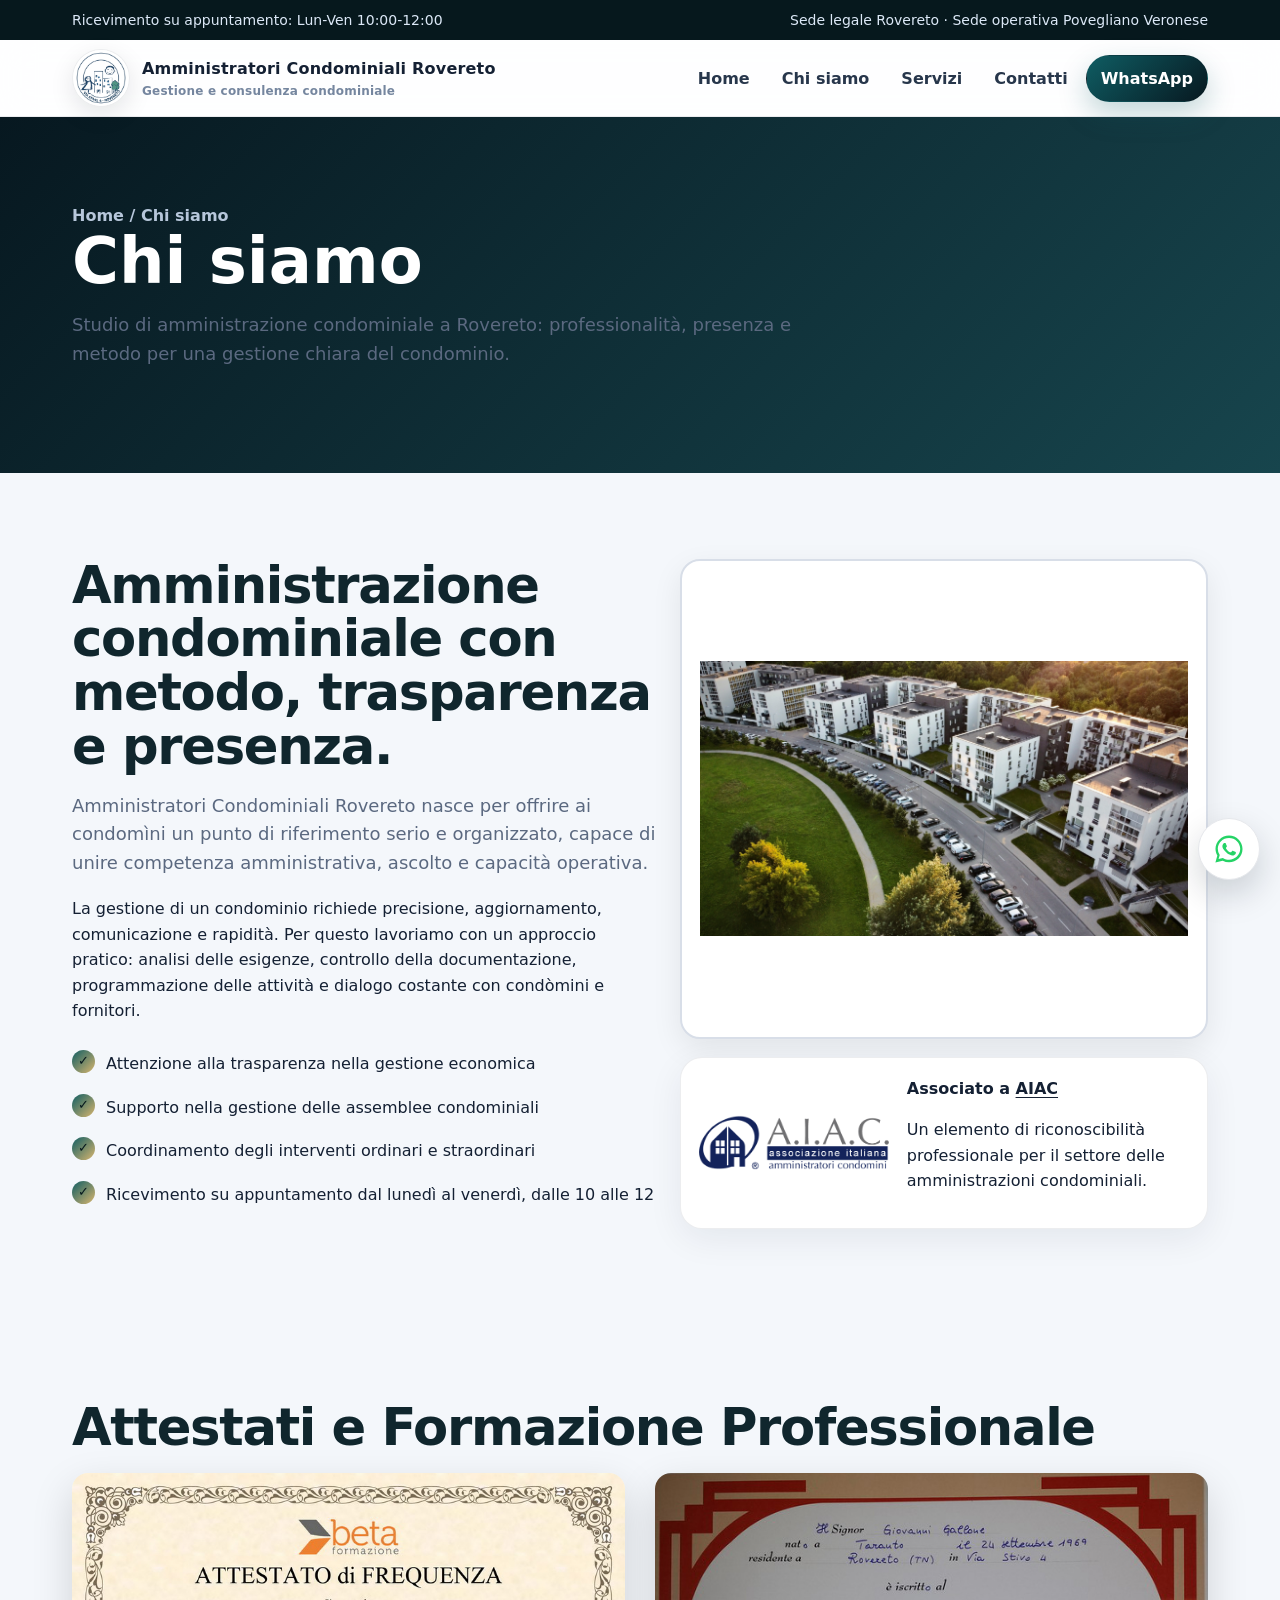
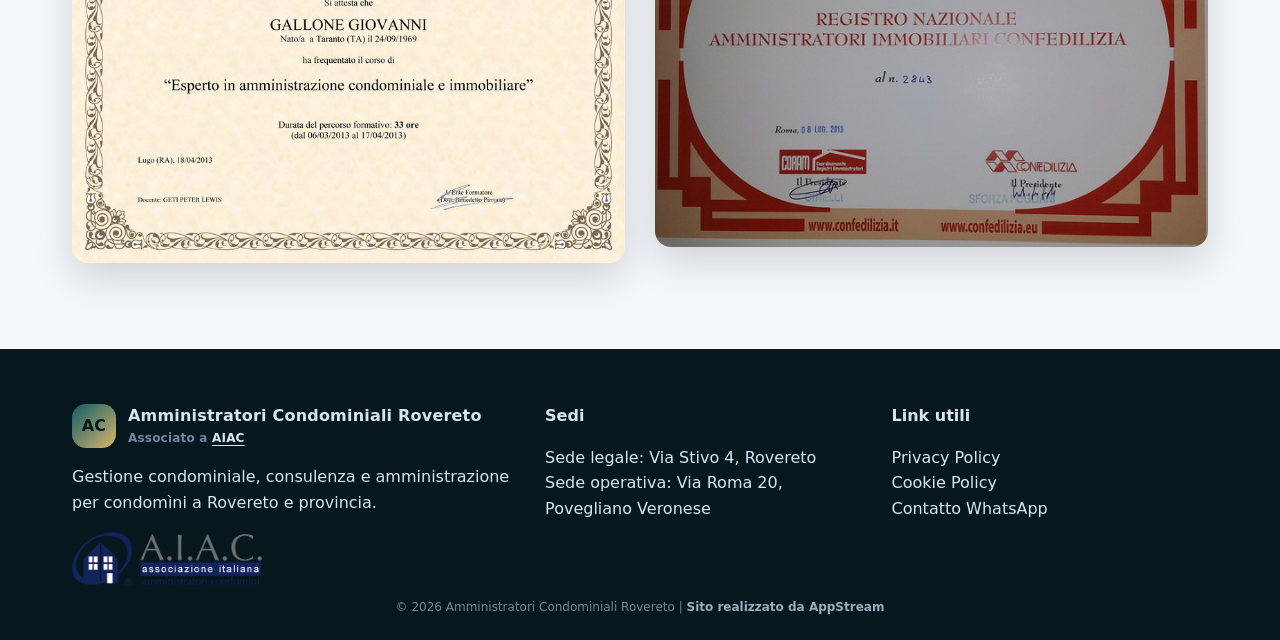
==== chi-siamo.html @ 968f8b7e "Add files via upload" ====
<!doctype html><html lang="it"><head><meta charset="utf-8"><meta name="viewport" content="width=device-width,initial-scale=1"><title>Chi siamo | Amministratori Condominiali Rovereto</title><meta name="description" content="Studio di amministrazione condominiale a Rovereto: professionalità, presenza e metodo per una gestione chiara del condominio."><link rel="stylesheet" href="assets/css/style.css"></head><body><div class="topbar"><div class="wrap"><span>Ricevimento su appuntamento: Lun-Ven 10:00-12:00</span><span>Sede legale Rovereto · Sede operativa Povegliano Veronese</span></div></div><header class="navbar"><div class="wrap navrow"><a class="brand" href="index.html"><img class="brand-logo" src="assets/img/logo-rovereto.png" alt="Amministratori Condominiali Rovereto"><span>Amministratori Condominiali Rovereto<small>Gestione e consulenza condominiale</small></span></a><button class="burger">☰</button><nav class="navlinks"><a href="index.html">Home</a><a href="chi-siamo.html">Chi siamo</a><a href="servizi.html">Servizi</a><a href="contatti.html">Contatti</a><a class="btn btn-dark cta-shine" data-whatsapp>WhatsApp</a></nav></div></header><main><section class="page-hero"><div class="wrap"><div class="breadcrumbs">Home / Chi siamo</div><h1>Chi siamo</h1><p class="lead">Studio di amministrazione condominiale a Rovereto: professionalità, presenza e metodo per una gestione chiara del condominio.</p></div></section><section class="section"><div class="wrap grid grid-2"><div class="reveal"><h2 class="title">Amministrazione condominiale con metodo, trasparenza e presenza.</h2><p class="lead">Amministratori Condominiali Rovereto nasce per offrire ai condomìni un punto di riferimento serio e organizzato, capace di unire competenza amministrativa, ascolto e capacità operativa.</p><p>La gestione di un condominio richiede precisione, aggiornamento, comunicazione e rapidità. Per questo lavoriamo con un approccio pratico: analisi delle esigenze, controllo della documentazione, programmazione delle attività e dialogo costante con condòmini e fornitori.</p><ul class="check"><li>Attenzione alla trasparenza nella gestione economica</li><li>Supporto nella gestione delle assemblee condominiali</li><li>Coordinamento degli interventi ordinari e straordinari</li><li>Ricevimento su appuntamento dal lunedì al venerdì, dalle 10 alle 12</li></ul></div><div><img class="feature-img reveal" src="assets/img/office.jpg" alt="Studio amministrazione condominiale"><div class="aiac reveal" style="margin-top:18px"><img src="assets/img/aiac.png" alt="AIAC"><div><b>Associato a <a class="aiac-link" href="https://www.aiacondomini.it/" target="_blank" rel="noopener">AIAC</a></b><p>Un elemento di riconoscibilità professionale per il settore delle amministrazioni condominiali.</p></div></div></div></div></section><section class="section"><div class="wrap"><h2 class="title">Attestati e Formazione Professionale</h2><div style="display:grid;grid-template-columns:repeat(auto-fit,minmax(320px,1fr));gap:30px"><div><img src="assets/attestato.jpg" style="width:100%;border-radius:16px;box-shadow:0 15px 40px rgba(0,0,0,.15)"></div><div><img src="assets/attestato2.jpg" style="width:100%;border-radius:16px;box-shadow:0 15px 40px rgba(0,0,0,.15)"></div></div></div></section></main><footer class="footer"><div class="wrap footer-grid"><div><div class="brand"><span class="brand-mark">AC</span><span>Amministratori Condominiali Rovereto<small>Associato a <a class="aiac-link" href="https://www.aiacondomini.it/" target="_blank" rel="noopener">AIAC</a></small></span></div><p>Gestione condominiale, consulenza e amministrazione per condomìni a Rovereto e provincia.</p><a href="https://www.aiacondomini.it/" target="_blank" rel="noopener" aria-label="Sito AIAC"><img src="assets/img/aiac.png" alt="Logo AIAC" style="max-width:190px;margin-top:14px"></a></div><div><b>Sedi</b><p>Sede legale: Via Stivo 4, Rovereto<br>Sede operativa: Via Roma 20, Povegliano Veronese</p></div><div><b>Link utili</b><p><a href="privacy.html">Privacy Policy</a><br><a href="cookie-policy.html">Cookie Policy</a><br><a data-whatsapp>Contatto WhatsApp</a></p></div></div><div class="appstream-credit">© 2026 Amministratori Condominiali Rovereto | <a href="https://www.appstream.it" target="_blank">Sito realizzato da AppStream</a></div></footer><a class="whatsapp" data-whatsapp aria-label="Scrivi su WhatsApp"></a><script src="assets/js/main.js"></script></body></html>
---- assets/css/style.css ----
:root{--bg:#071820;--panel:#0e242b;--panel2:#15343d;--text:#f8f6ef;--muted:#9fb1b8;--brand:#0f5d63;--brand2:#d9b66f;--gold:#d9b66f;--white:#fff;--shadow:0 24px 80px rgba(7,24,32,.25);--radius:24px}*{box-sizing:border-box}html{scroll-behavior:smooth}body{margin:0;font-family:Inter,system-ui,-apple-system,Segoe UI,Roboto,Arial,sans-serif;background:#f4f7fb;color:#142033;line-height:1.6}a{color:inherit;text-decoration:none}img{max-width:100%;display:block}.topbar{background:#06181d;color:#dce8f7;font-size:14px}.wrap{max-width:1180px;margin:auto;padding:0 22px}.topbar .wrap{display:flex;justify-content:space-between;gap:14px;padding-top:9px;padding-bottom:9px}.brand{display:flex;align-items:center;gap:12px;font-weight:900;letter-spacing:.2px}.brand-mark{width:44px;height:44px;border-radius:14px;background:linear-gradient(135deg,var(--brand),var(--brand2));display:grid;place-items:center;color:#06181d;font-weight:900}.brand-logo{width:58px;height:58px;object-fit:contain;border-radius:50%;background:#fff;box-shadow:0 8px 24px rgba(7,24,32,.10);border:1px solid rgba(15,32,57,.08);flex:0 0 auto}.brand small{display:block;color:#75869f;font-weight:700;font-size:12px}.navbar{position:sticky;top:0;z-index:50;background:rgba(255,255,255,.88);backdrop-filter:blur(16px);border-bottom:1px solid rgba(15,32,57,.08)}.navrow{height:76px;display:flex;align-items:center;justify-content:space-between;gap:18px}.navlinks{display:flex;align-items:center;gap:4px}.navlinks a{padding:10px 14px;border-radius:999px;color:#27364b;font-weight:750}.navlinks a:hover,.navlinks a.active{background:#edf5f2;color:#07333a}.burger{display:none;border:0;background:#0f2b33;color:#fff;border-radius:12px;padding:10px 12px;font-size:22px}.btn{display:inline-flex;align-items:center;justify-content:center;gap:10px;border-radius:999px;padding:13px 20px;font-weight:850;border:1px solid transparent;transition:.2s;cursor:pointer}.btn-primary{background:linear-gradient(135deg,var(--brand),var(--brand2));color:#071820;box-shadow:0 14px 36px rgba(217,182,111,.28)}.btn-primary:hover{transform:translateY(-2px)}.btn-ghost{border-color:rgba(255,255,255,.25);color:#fff}.btn-dark{background:#071820;color:#fff}.hero{position:relative;isolation:isolate;min-height:620px;background:linear-gradient(90deg,rgba(7,17,31,.92),rgba(7,17,31,.62)),url('../img/hero.jpg') center/cover no-repeat;color:#fff;overflow:hidden}.hero:before{content:"";position:absolute;inset:auto -120px -180px auto;width:520px;height:520px;background:radial-gradient(circle,var(--brand),transparent 65%);opacity:.25;filter:blur(8px);z-index:-1}.hero .wrap{padding-top:96px;padding-bottom:96px}.eyebrow{display:inline-flex;gap:8px;align-items:center;background:rgba(255,255,255,.11);border:1px solid rgba(255,255,255,.18);padding:8px 12px;border-radius:999px;color:#dbf9ff;font-weight:800;font-size:13px}.hero h1{font-size:clamp(40px,6vw,76px);line-height:.96;margin:22px 0 20px;max-width:900px;letter-spacing:-2px}.hero p{font-size:20px;max-width:720px;color:#d6e1ef}.hero-actions{display:flex;flex-wrap:wrap;gap:14px;margin-top:30px}.hero-card{margin-top:46px;display:grid;grid-template-columns:repeat(3,1fr);gap:14px;max-width:920px}.mini{background:rgba(255,255,255,.1);border:1px solid rgba(255,255,255,.14);padding:18px;border-radius:20px;backdrop-filter:blur(12px)}.mini b{display:block;font-size:20px}.section{padding:86px 0}.section.dark{background:var(--bg);color:#fff}.grid{display:grid;gap:24px}.grid-2{grid-template-columns:1.05fr .95fr}.grid-3{grid-template-columns:repeat(3,1fr)}.title{font-size:clamp(32px,4vw,52px);line-height:1.05;margin:0 0 18px;letter-spacing:-1.3px;color:#10262d}.dark .title{color:#fff}.lead{font-size:18px;color:#5b6980;max-width:760px}.dark .lead{color:#b9c8db}.card{background:#fff;border:1px solid rgba(15,32,57,.08);border-radius:var(--radius);padding:26px;box-shadow:0 12px 40px rgba(13,31,55,.06)}.dark .card{background:linear-gradient(180deg,var(--panel),var(--panel2));border-color:rgba(255,255,255,.08)}.card h3{margin:0 0 10px;font-size:23px}.icon{width:48px;height:48px;border-radius:16px;background:#eef6f1;display:grid;place-items:center;margin-bottom:16px;font-size:23px}.feature-img{border-radius:20px;min-height:480px;width:100%;object-fit:contain;background:#fff;border:2px solid #d8dee8;padding:18px;box-shadow:0 10px 30px rgba(0,0,0,.08);transition:.3s ease}.check{list-style:none;padding:0;margin:18px 0 0}.check li{padding:9px 0 9px 34px;position:relative}.check li:before{content:'✓';position:absolute;left:0;top:8px;width:23px;height:23px;border-radius:50%;background:linear-gradient(135deg,var(--brand),var(--brand2));color:#06181d;display:grid;place-items:center;font-weight:900;font-size:13px}.aiac{display:flex;align-items:center;gap:18px;background:#fff;border-radius:22px;padding:18px;border:1px solid rgba(15,32,57,.08);box-shadow:0 10px 35px rgba(13,31,55,.07)}.aiac img{width:190px}.cta{background:linear-gradient(135deg,#0e2d34,#16525c);color:#fff;border-radius:34px;padding:44px;position:relative;overflow:hidden}.cta:after{content:"";position:absolute;right:-90px;top:-90px;width:260px;height:260px;border-radius:50%;background:rgba(217,182,111,.24)}.form{display:grid;gap:13px}.form input,.form textarea,.form select{width:100%;border:1px solid #d9e2ed;border-radius:14px;padding:14px 15px;font:inherit}.form textarea{min-height:150px}.footer{background:#06181d;color:#d9e5f5;padding:54px 0 24px}.footer-grid{display:grid;grid-template-columns:1.4fr 1fr 1fr;gap:30px}.footer a{color:#d9e5f5}.subfooter{border-top:1px solid rgba(255,255,255,.1);margin-top:34px;padding-top:20px;color:#91a2b8;font-size:14px}.whatsapp{position:fixed;right:20px;bottom:20px;z-index:60;width:62px;height:62px;border-radius:50%;background:#fff;color:#25D366;display:grid;place-items:center;font-size:0;border:1px solid #e5e7eb;box-shadow:0 14px 34px rgba(7,24,32,.18);transition:transform .22s ease,box-shadow .22s ease,border-color .22s ease;animation:none}.whatsapp:before{content:"";width:34px;height:34px;background:url("data:image/svg+xml,%3Csvg xmlns='http://www.w3.org/2000/svg' viewBox='0 0 32 32'%3E%3Cpath fill='%2325D366' d='M16.01 3.2C9 3.2 3.3 8.84 3.3 15.8c0 2.24.6 4.42 1.74 6.34L3.2 28.8l6.84-1.79a12.78 12.78 0 0 0 5.97 1.48c7.01 0 12.71-5.64 12.71-12.6S23.02 3.2 16.01 3.2Zm0 22.9c-1.9 0-3.75-.5-5.37-1.46l-.38-.22-4.06 1.06 1.08-3.92-.25-.4a10.2 10.2 0 0 1-1.56-5.36c0-5.64 4.73-10.23 10.54-10.23s10.54 4.59 10.54 10.23S21.82 26.1 16.01 26.1Z'/%3E%3Cpath fill='%2325D366' d='M21.77 18.63c-.31-.16-1.84-.9-2.12-1-.28-.1-.49-.16-.7.16-.2.3-.8 1-.98 1.2-.18.2-.36.23-.67.08-.31-.16-1.31-.48-2.5-1.53-.92-.82-1.55-1.84-1.73-2.15-.18-.31-.02-.48.14-.63.14-.14.31-.36.47-.54.16-.18.2-.31.31-.52.1-.2.05-.39-.03-.55-.08-.16-.7-1.68-.95-2.3-.25-.6-.5-.52-.7-.53h-.6c-.2 0-.55.08-.83.39-.28.31-1.1 1.07-1.1 2.6s1.13 3.02 1.28 3.23c.16.2 2.21 3.35 5.35 4.7.75.32 1.33.51 1.79.65.75.24 1.43.2 1.97.12.6-.09 1.84-.75 2.1-1.48.26-.73.26-1.36.18-1.49-.08-.13-.28-.2-.6-.36Z'/%3E%3C/svg%3E") center/contain no-repeat}.whatsapp:hover{transform:scale(1.08);box-shadow:0 18px 42px rgba(7,24,32,.24);border-color:#d1d5db}@keyframes pulse{0%{box-shadow:0 0 0 0 rgba(37,211,102,.45)}70%{box-shadow:0 0 0 18px rgba(37,211,102,0)}100%{box-shadow:0 0 0 0 rgba(37,211,102,0)}}.reveal{opacity:0;transform:translateY(22px);transition:.7s}.reveal.show{opacity:1;transform:none}.page-hero{background:linear-gradient(135deg,#071820,#17454d);color:#fff;padding:86px 0}.page-hero h1{font-size:clamp(38px,5vw,64px);line-height:1;margin:0 0 14px}.breadcrumbs{color:#b7c7db;font-weight:700}.mapbox{border:0;width:100%;height:350px;border-radius:24px;filter:grayscale(.15)}@media(max-width:860px){.topbar .wrap{flex-direction:column}.burger{display:block}.navlinks{display:none;position:absolute;left:22px;right:22px;top:78px;background:#fff;border-radius:20px;padding:12px;box-shadow:var(--shadow);flex-direction:column;align-items:stretch}.navlinks.open{display:flex}.navlinks a{display:block}.navrow{height:72px}.hero .wrap{padding-top:72px}.hero-card,.grid-2,.grid-3,.footer-grid{grid-template-columns:1fr}.hero-card{max-width:none}.feature-img{border-radius:20px;min-height:480px;width:100%;object-fit:contain;background:#fff;border:2px solid #d8dee8;padding:18px;box-shadow:0 10px 30px rgba(0,0,0,.08);transition:.3s ease}.section{padding:62px 0}.cta{padding:30px}.aiac{align-items:flex-start;flex-direction:column}.aiac img{width:170px}} 

/* CTA premium shine */
.navlinks a.btn-dark{color:#fff !important;background:linear-gradient(135deg,#0f5d63,#071820);box-shadow:0 12px 28px rgba(15,93,99,.25)}
.cta-shine{position:relative;overflow:hidden;isolation:isolate}
.cta-shine:before{content:"";position:absolute;top:-80%;left:-35%;width:34%;height:260%;background:linear-gradient(115deg,transparent,rgba(255,255,255,.55),transparent);transform:translateX(-180%) rotate(12deg);transition:transform .75s ease;z-index:-1}
.cta-shine:hover:before{transform:translateX(520%) rotate(12deg)}
.btn-primary{background:linear-gradient(135deg,#0f5d63,#d9b66f);color:#fff;box-shadow:0 16px 38px rgba(15,93,99,.24)}
.btn-primary:hover,.btn-dark:hover,.btn-ghost:hover{transform:translateY(-3px);box-shadow:0 18px 42px rgba(7,24,32,.22)}
.aiac-link{text-decoration:underline;text-underline-offset:3px;font-weight:900}
.aiac a img{transition:.25s}
.aiac a:hover img{transform:scale(1.03)}

/* Footer AppStream credit - centered and discreet */
.appstream-credit{
  width:100%;
  max-width:1180px;
  margin:12px auto 0;
  padding:0 22px;
  text-align:center;
  color:#7f91a8;
  font-size:12px;
  line-height:1.5;
  opacity:.9;
}
.appstream-credit a{
  color:#aebdd0;
  font-weight:700;
  text-decoration:none;
}
.appstream-credit a:hover{
  color:#d9b66f;
  text-decoration:underline;
  text-underline-offset:3px;
}

@media(max-width:860px){.brand-logo{width:50px;height:50px}.whatsapp{bottom:86px}}

.feature-img:hover{transform:scale(1.02)}
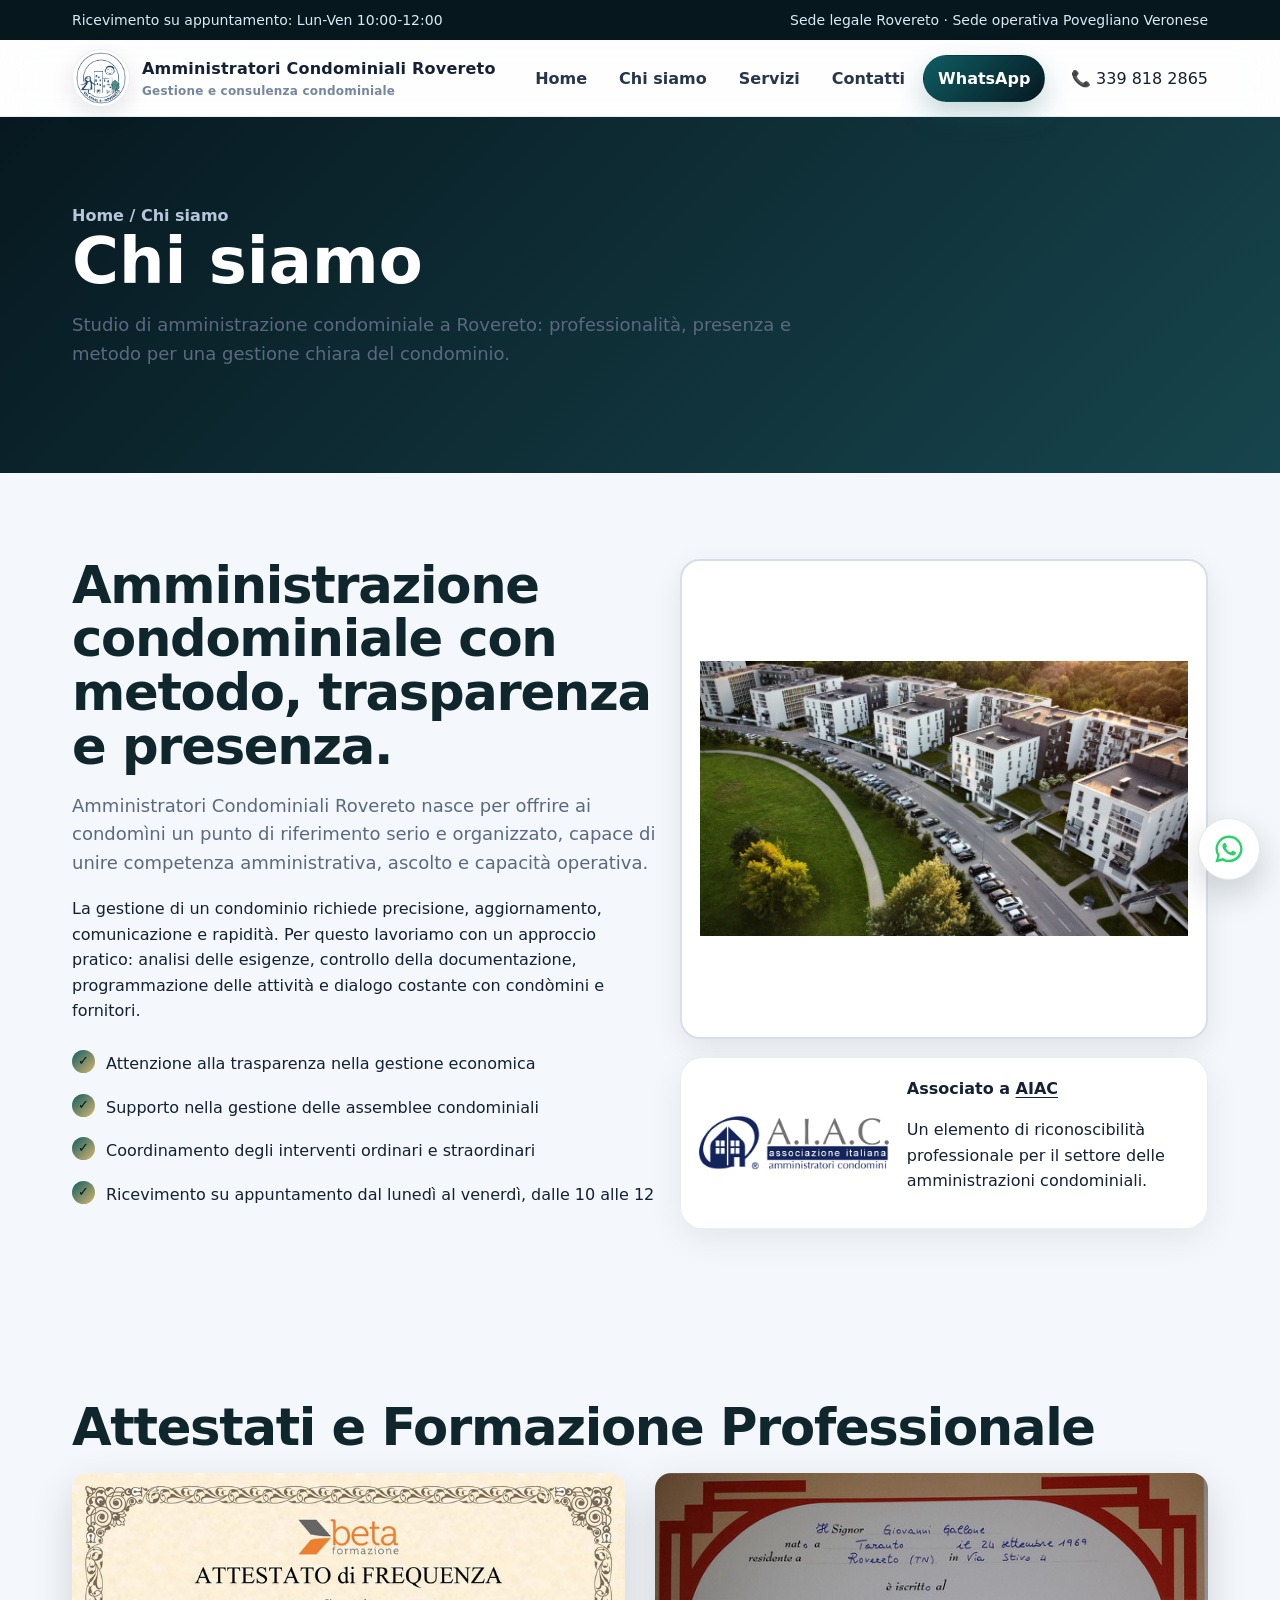
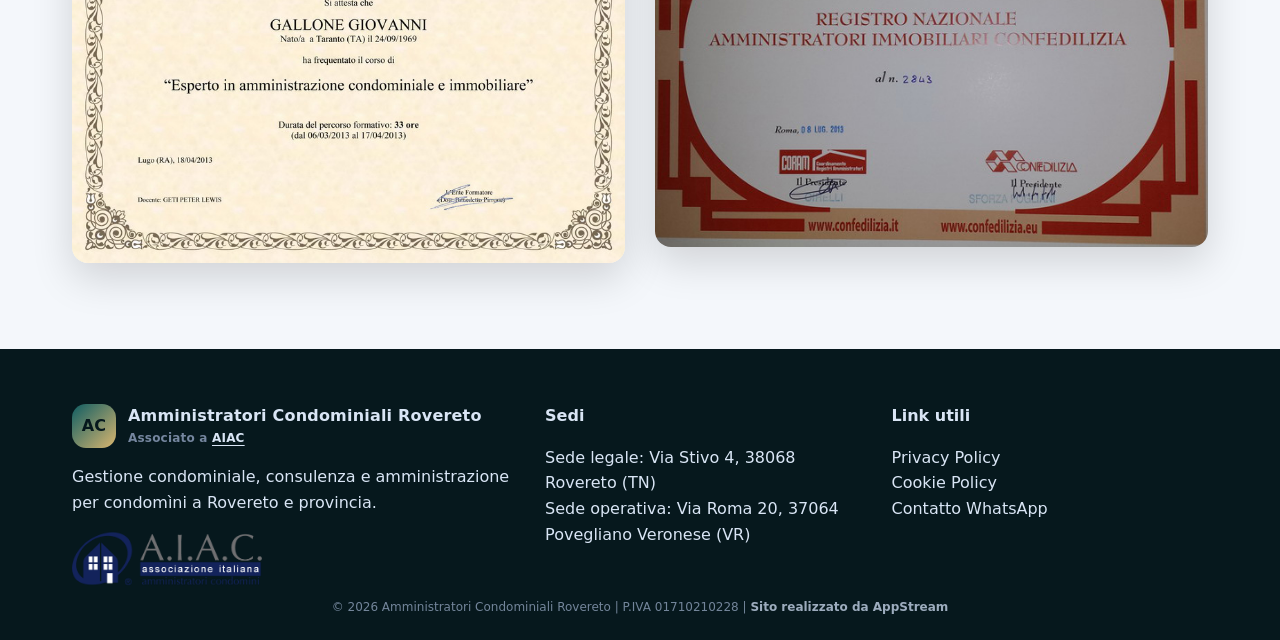
==== commit 0140a99f: "Add files via upload" ====
--- a/chi-siamo.html
+++ b/chi-siamo.html
@@ -1 +1 @@
-<!doctype html><html lang="it"><head><meta charset="utf-8"><meta name="viewport" content="width=device-width,initial-scale=1"><title>Chi siamo | Amministratori Condominiali Rovereto</title><meta name="description" content="Studio di amministrazione condominiale a Rovereto: professionalità, presenza e metodo per una gestione chiara del condominio."><link rel="stylesheet" href="assets/css/style.css"></head><body><div class="topbar"><div class="wrap"><span>Ricevimento su appuntamento: Lun-Ven 10:00-12:00</span><span>Sede legale Rovereto · Sede operativa Povegliano Veronese</span></div></div><header class="navbar"><div class="wrap navrow"><a class="brand" href="index.html"><img class="brand-logo" src="assets/img/logo-rovereto.png" alt="Amministratori Condominiali Rovereto"><span>Amministratori Condominiali Rovereto<small>Gestione e consulenza condominiale</small></span></a><button class="burger">☰</button><nav class="navlinks"><a href="index.html">Home</a><a href="chi-siamo.html">Chi siamo</a><a href="servizi.html">Servizi</a><a href="contatti.html">Contatti</a><a class="btn btn-dark cta-shine" data-whatsapp>WhatsApp</a></nav></div></header><main><section class="page-hero"><div class="wrap"><div class="breadcrumbs">Home / Chi siamo</div><h1>Chi siamo</h1><p class="lead">Studio di amministrazione condominiale a Rovereto: professionalità, presenza e metodo per una gestione chiara del condominio.</p></div></section><section class="section"><div class="wrap grid grid-2"><div class="reveal"><h2 class="title">Amministrazione condominiale con metodo, trasparenza e presenza.</h2><p class="lead">Amministratori Condominiali Rovereto nasce per offrire ai condomìni un punto di riferimento serio e organizzato, capace di unire competenza amministrativa, ascolto e capacità operativa.</p><p>La gestione di un condominio richiede precisione, aggiornamento, comunicazione e rapidità. Per questo lavoriamo con un approccio pratico: analisi delle esigenze, controllo della documentazione, programmazione delle attività e dialogo costante con condòmini e fornitori.</p><ul class="check"><li>Attenzione alla trasparenza nella gestione economica</li><li>Supporto nella gestione delle assemblee condominiali</li><li>Coordinamento degli interventi ordinari e straordinari</li><li>Ricevimento su appuntamento dal lunedì al venerdì, dalle 10 alle 12</li></ul></div><div><img class="feature-img reveal" src="assets/img/office.jpg" alt="Studio amministrazione condominiale"><div class="aiac reveal" style="margin-top:18px"><img src="assets/img/aiac.png" alt="AIAC"><div><b>Associato a <a class="aiac-link" href="https://www.aiacondomini.it/" target="_blank" rel="noopener">AIAC</a></b><p>Un elemento di riconoscibilità professionale per il settore delle amministrazioni condominiali.</p></div></div></div></div></section><section class="section"><div class="wrap"><h2 class="title">Attestati e Formazione Professionale</h2><div style="display:grid;grid-template-columns:repeat(auto-fit,minmax(320px,1fr));gap:30px"><div><img src="assets/attestato.jpg" style="width:100%;border-radius:16px;box-shadow:0 15px 40px rgba(0,0,0,.15)"></div><div><img src="assets/attestato2.jpg" style="width:100%;border-radius:16px;box-shadow:0 15px 40px rgba(0,0,0,.15)"></div></div></div></section></main><footer class="footer"><div class="wrap footer-grid"><div><div class="brand"><span class="brand-mark">AC</span><span>Amministratori Condominiali Rovereto<small>Associato a <a class="aiac-link" href="https://www.aiacondomini.it/" target="_blank" rel="noopener">AIAC</a></small></span></div><p>Gestione condominiale, consulenza e amministrazione per condomìni a Rovereto e provincia.</p><a href="https://www.aiacondomini.it/" target="_blank" rel="noopener" aria-label="Sito AIAC"><img src="assets/img/aiac.png" alt="Logo AIAC" style="max-width:190px;margin-top:14px"></a></div><div><b>Sedi</b><p>Sede legale: Via Stivo 4, Rovereto<br>Sede operativa: Via Roma 20, Povegliano Veronese</p></div><div><b>Link utili</b><p><a href="privacy.html">Privacy Policy</a><br><a href="cookie-policy.html">Cookie Policy</a><br><a data-whatsapp>Contatto WhatsApp</a></p></div></div><div class="appstream-credit">© 2026 Amministratori Condominiali Rovereto | <a href="https://www.appstream.it" target="_blank">Sito realizzato da AppStream</a></div></footer><a class="whatsapp" data-whatsapp aria-label="Scrivi su WhatsApp"></a><script src="assets/js/main.js"></script></body></html>+<!doctype html><html lang="it"><head><meta charset="utf-8"><meta name="viewport" content="width=device-width,initial-scale=1"><title>Chi siamo | Amministratori Condominiali Rovereto</title><meta name="description" content="Studio di amministrazione condominiale a Rovereto: professionalità, presenza e metodo per una gestione chiara del condominio."><link rel="stylesheet" href="assets/css/style.css"></head><body><div class="topbar"><div class="wrap"><span>Ricevimento su appuntamento: Lun-Ven 10:00-12:00</span><span>Sede legale Rovereto · Sede operativa Povegliano Veronese</span></div></div><header class="navbar"><div class="wrap navrow"><a class="brand" href="index.html"><img class="brand-logo" src="assets/img/logo-rovereto.png" alt="Amministratori Condominiali Rovereto"><span>Amministratori Condominiali Rovereto<small>Gestione e consulenza condominiale</small></span></a><button class="burger">☰</button><nav class="navlinks"><a href="index.html">Home</a><a href="chi-siamo.html">Chi siamo</a><a href="servizi.html">Servizi</a><a href="contatti.html">Contatti</a><a class="btn btn-dark cta-shine" data-whatsapp>WhatsApp</a></nav><div class="header-phone">📞 <a href="tel:+393398182865">339 818 2865</a></div></div></header><main><section class="page-hero"><div class="wrap"><div class="breadcrumbs">Home / Chi siamo</div><h1>Chi siamo</h1><p class="lead">Studio di amministrazione condominiale a Rovereto: professionalità, presenza e metodo per una gestione chiara del condominio.</p></div></section><section class="section"><div class="wrap grid grid-2"><div class="reveal"><h2 class="title">Amministrazione condominiale con metodo, trasparenza e presenza.</h2><p class="lead">Amministratori Condominiali Rovereto nasce per offrire ai condomìni un punto di riferimento serio e organizzato, capace di unire competenza amministrativa, ascolto e capacità operativa.</p><p>La gestione di un condominio richiede precisione, aggiornamento, comunicazione e rapidità. Per questo lavoriamo con un approccio pratico: analisi delle esigenze, controllo della documentazione, programmazione delle attività e dialogo costante con condòmini e fornitori.</p><ul class="check"><li>Attenzione alla trasparenza nella gestione economica</li><li>Supporto nella gestione delle assemblee condominiali</li><li>Coordinamento degli interventi ordinari e straordinari</li><li>Ricevimento su appuntamento dal lunedì al venerdì, dalle 10 alle 12</li></ul></div><div><img class="feature-img reveal" src="assets/img/office.jpg" alt="Studio amministrazione condominiale"><div class="aiac reveal" style="margin-top:18px"><img src="assets/img/aiac.png" alt="AIAC"><div><b>Associato a <a class="aiac-link" href="https://www.aiacondomini.it/" target="_blank" rel="noopener">AIAC</a></b><p>Un elemento di riconoscibilità professionale per il settore delle amministrazioni condominiali.</p></div></div></div></div></section><section class="section"><div class="wrap"><h2 class="title">Attestati e Formazione Professionale</h2><div style="display:grid;grid-template-columns:repeat(auto-fit,minmax(320px,1fr));gap:30px"><div><img src="assets/attestato.jpg" style="width:100%;border-radius:16px;box-shadow:0 15px 40px rgba(0,0,0,.15)"></div><div><img src="assets/attestato2.jpg" style="width:100%;border-radius:16px;box-shadow:0 15px 40px rgba(0,0,0,.15)"></div></div></div></section></main><footer class="footer"><div class="wrap footer-grid"><div><div class="brand"><span class="brand-mark">AC</span><span>Amministratori Condominiali Rovereto<small>Associato a <a class="aiac-link" href="https://www.aiacondomini.it/" target="_blank" rel="noopener">AIAC</a></small></span></div><p>Gestione condominiale, consulenza e amministrazione per condomìni a Rovereto e provincia.</p><a href="https://www.aiacondomini.it/" target="_blank" rel="noopener" aria-label="Sito AIAC"><img src="assets/img/aiac.png" alt="Logo AIAC" style="max-width:190px;margin-top:14px"></a></div><div><b>Sedi</b><p>Sede legale: Via Stivo 4, 38068 Rovereto (TN)<br>Sede operativa: Via Roma 20, 37064 Povegliano Veronese (VR)</p></div><div><b>Link utili</b><p><a href="privacy.html">Privacy Policy</a><br><a href="cookie-policy.html">Cookie Policy</a><br><a data-whatsapp>Contatto WhatsApp</a></p></div></div><div class="appstream-credit">© 2026 Amministratori Condominiali Rovereto | P.IVA 01710210228 | <a href="https://www.appstream.it" target="_blank">Sito realizzato da AppStream</a></div></footer><a class="whatsapp" data-whatsapp aria-label="Scrivi su WhatsApp"></a><script src="assets/js/main.js"></script></body></html>
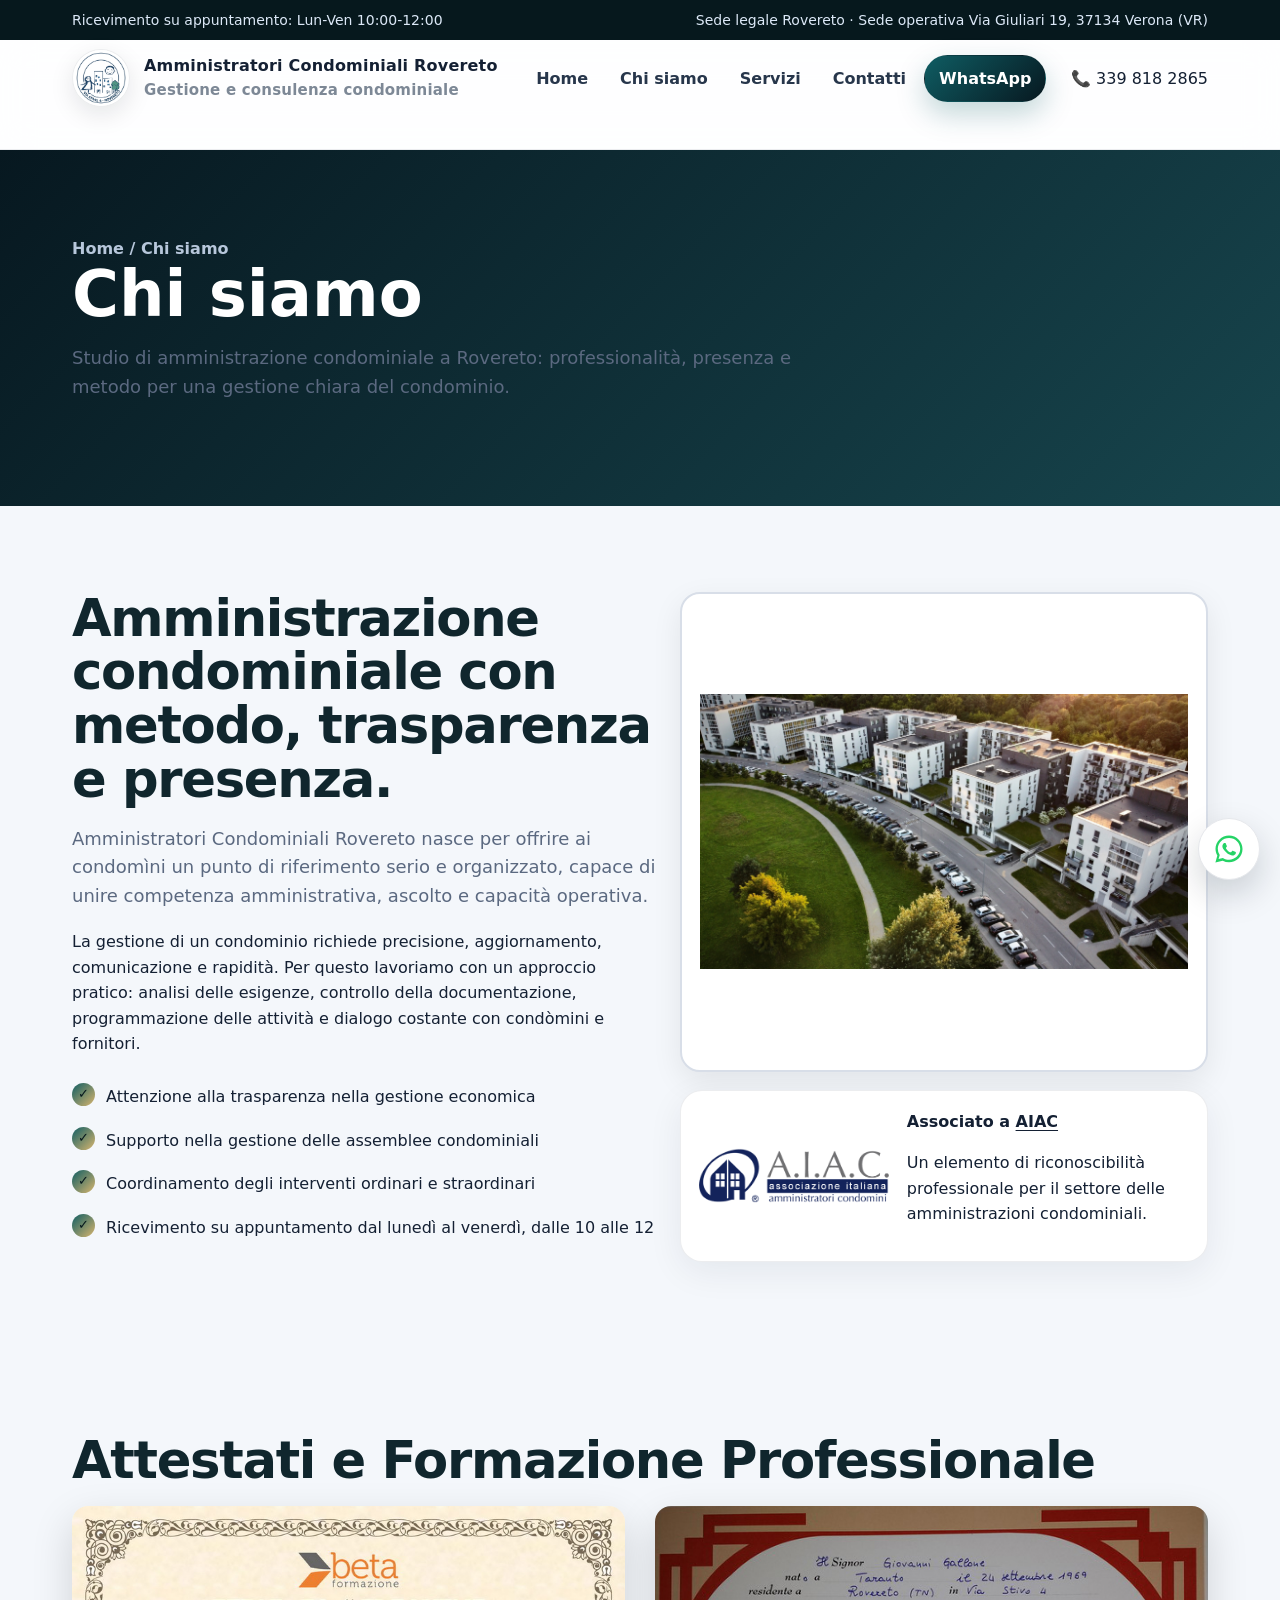
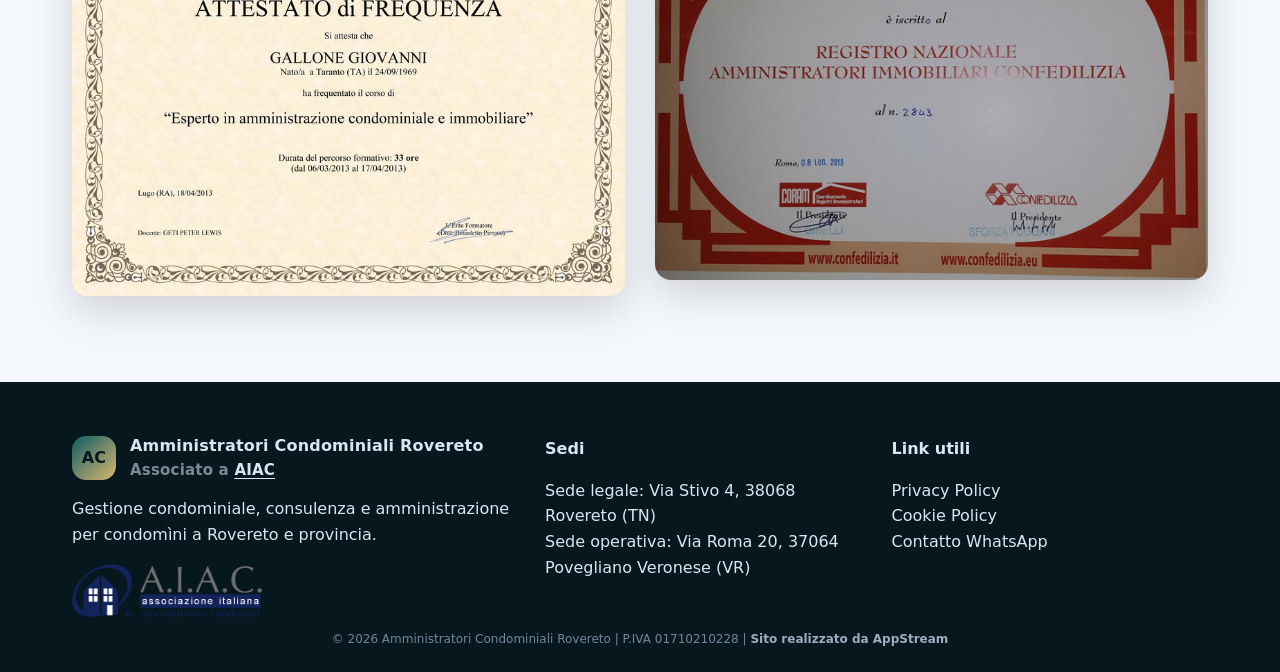
==== commit 643477bc: "Update chi-siamo.html" ====
--- a/chi-siamo.html
+++ b/chi-siamo.html
@@ -1 +1 @@
-<!doctype html><html lang="it"><head><meta charset="utf-8"><meta name="viewport" content="width=device-width,initial-scale=1"><title>Chi siamo | Amministratori Condominiali Rovereto</title><meta name="description" content="Studio di amministrazione condominiale a Rovereto: professionalità, presenza e metodo per una gestione chiara del condominio."><link rel="stylesheet" href="assets/css/style.css"></head><body><div class="topbar"><div class="wrap"><span>Ricevimento su appuntamento: Lun-Ven 10:00-12:00</span><span>Sede legale Rovereto · Sede operativa Povegliano Veronese</span></div></div><header class="navbar"><div class="wrap navrow"><a class="brand" href="index.html"><img class="brand-logo" src="assets/img/logo-rovereto.png" alt="Amministratori Condominiali Rovereto"><span>Amministratori Condominiali Rovereto<small>Gestione e consulenza condominiale</small></span></a><button class="burger">☰</button><nav class="navlinks"><a href="index.html">Home</a><a href="chi-siamo.html">Chi siamo</a><a href="servizi.html">Servizi</a><a href="contatti.html">Contatti</a><a class="btn btn-dark cta-shine" data-whatsapp>WhatsApp</a></nav><div class="header-phone">📞 <a href="tel:+393398182865">339 818 2865</a></div></div></header><main><section class="page-hero"><div class="wrap"><div class="breadcrumbs">Home / Chi siamo</div><h1>Chi siamo</h1><p class="lead">Studio di amministrazione condominiale a Rovereto: professionalità, presenza e metodo per una gestione chiara del condominio.</p></div></section><section class="section"><div class="wrap grid grid-2"><div class="reveal"><h2 class="title">Amministrazione condominiale con metodo, trasparenza e presenza.</h2><p class="lead">Amministratori Condominiali Rovereto nasce per offrire ai condomìni un punto di riferimento serio e organizzato, capace di unire competenza amministrativa, ascolto e capacità operativa.</p><p>La gestione di un condominio richiede precisione, aggiornamento, comunicazione e rapidità. Per questo lavoriamo con un approccio pratico: analisi delle esigenze, controllo della documentazione, programmazione delle attività e dialogo costante con condòmini e fornitori.</p><ul class="check"><li>Attenzione alla trasparenza nella gestione economica</li><li>Supporto nella gestione delle assemblee condominiali</li><li>Coordinamento degli interventi ordinari e straordinari</li><li>Ricevimento su appuntamento dal lunedì al venerdì, dalle 10 alle 12</li></ul></div><div><img class="feature-img reveal" src="assets/img/office.jpg" alt="Studio amministrazione condominiale"><div class="aiac reveal" style="margin-top:18px"><img src="assets/img/aiac.png" alt="AIAC"><div><b>Associato a <a class="aiac-link" href="https://www.aiacondomini.it/" target="_blank" rel="noopener">AIAC</a></b><p>Un elemento di riconoscibilità professionale per il settore delle amministrazioni condominiali.</p></div></div></div></div></section><section class="section"><div class="wrap"><h2 class="title">Attestati e Formazione Professionale</h2><div style="display:grid;grid-template-columns:repeat(auto-fit,minmax(320px,1fr));gap:30px"><div><img src="assets/attestato.jpg" style="width:100%;border-radius:16px;box-shadow:0 15px 40px rgba(0,0,0,.15)"></div><div><img src="assets/attestato2.jpg" style="width:100%;border-radius:16px;box-shadow:0 15px 40px rgba(0,0,0,.15)"></div></div></div></section></main><footer class="footer"><div class="wrap footer-grid"><div><div class="brand"><span class="brand-mark">AC</span><span>Amministratori Condominiali Rovereto<small>Associato a <a class="aiac-link" href="https://www.aiacondomini.it/" target="_blank" rel="noopener">AIAC</a></small></span></div><p>Gestione condominiale, consulenza e amministrazione per condomìni a Rovereto e provincia.</p><a href="https://www.aiacondomini.it/" target="_blank" rel="noopener" aria-label="Sito AIAC"><img src="assets/img/aiac.png" alt="Logo AIAC" style="max-width:190px;margin-top:14px"></a></div><div><b>Sedi</b><p>Sede legale: Via Stivo 4, 38068 Rovereto (TN)<br>Sede operativa: Via Roma 20, 37064 Povegliano Veronese (VR)</p></div><div><b>Link utili</b><p><a href="privacy.html">Privacy Policy</a><br><a href="cookie-policy.html">Cookie Policy</a><br><a data-whatsapp>Contatto WhatsApp</a></p></div></div><div class="appstream-credit">© 2026 Amministratori Condominiali Rovereto | P.IVA 01710210228 | <a href="https://www.appstream.it" target="_blank">Sito realizzato da AppStream</a></div></footer><a class="whatsapp" data-whatsapp aria-label="Scrivi su WhatsApp"></a><script src="assets/js/main.js"></script></body></html>+<!doctype html><html lang="it"><head><meta charset="utf-8"><meta name="viewport" content="width=device-width,initial-scale=1"><title>Chi siamo | Amministratori Condominiali Rovereto</title><meta name="description" content="Studio di amministrazione condominiale a Rovereto: professionalità, presenza e metodo per una gestione chiara del condominio."><link rel="stylesheet" href="assets/css/style.css"></head><body><div class="topbar"><div class="wrap"><span>Ricevimento su appuntamento: Lun-Ven 10:00-12:00</span><span>Sede legale Rovereto · Sede operativa Via Giuliari 19, 37134 Verona (VR)</span></div></div><header class="navbar"><div class="wrap navrow"><a class="brand" href="index.html"><img class="brand-logo" src="assets/img/logo-rovereto.png" alt="Amministratori Condominiali Rovereto"><span>Amministratori Condominiali Rovereto<small>Gestione e consulenza condominiale</small></span></a><button class="burger">☰</button><nav class="navlinks"><a href="index.html">Home</a><a href="chi-siamo.html">Chi siamo</a><a href="servizi.html">Servizi</a><a href="contatti.html">Contatti</a><a class="btn btn-dark cta-shine" data-whatsapp>WhatsApp</a></nav><div class="header-phone">📞 <a href="tel:+393398182865">339 818 2865</a></div></div></header><main><section class="page-hero"><div class="wrap"><div class="breadcrumbs">Home / Chi siamo</div><h1>Chi siamo</h1><p class="lead">Studio di amministrazione condominiale a Rovereto: professionalità, presenza e metodo per una gestione chiara del condominio.</p></div></section><section class="section"><div class="wrap grid grid-2"><div class="reveal"><h2 class="title">Amministrazione condominiale con metodo, trasparenza e presenza.</h2><p class="lead">Amministratori Condominiali Rovereto nasce per offrire ai condomìni un punto di riferimento serio e organizzato, capace di unire competenza amministrativa, ascolto e capacità operativa.</p><p>La gestione di un condominio richiede precisione, aggiornamento, comunicazione e rapidità. Per questo lavoriamo con un approccio pratico: analisi delle esigenze, controllo della documentazione, programmazione delle attività e dialogo costante con condòmini e fornitori.</p><ul class="check"><li>Attenzione alla trasparenza nella gestione economica</li><li>Supporto nella gestione delle assemblee condominiali</li><li>Coordinamento degli interventi ordinari e straordinari</li><li>Ricevimento su appuntamento dal lunedì al venerdì, dalle 10 alle 12</li></ul></div><div><img class="feature-img reveal" src="assets/img/office.jpg" alt="Studio amministrazione condominiale"><div class="aiac reveal" style="margin-top:18px"><img src="assets/img/aiac.png" alt="AIAC"><div><b>Associato a <a class="aiac-link" href="https://www.aiacondomini.it/" target="_blank" rel="noopener">AIAC</a></b><p>Un elemento di riconoscibilità professionale per il settore delle amministrazioni condominiali.</p></div></div></div></div></section><section class="section"><div class="wrap"><h2 class="title">Attestati e Formazione Professionale</h2><div style="display:grid;grid-template-columns:repeat(auto-fit,minmax(320px,1fr));gap:30px"><div><img src="assets/attestato.jpg" style="width:100%;border-radius:16px;box-shadow:0 15px 40px rgba(0,0,0,.15)"></div><div><img src="assets/attestato2.jpg" style="width:100%;border-radius:16px;box-shadow:0 15px 40px rgba(0,0,0,.15)"></div></div></div></section></main><footer class="footer"><div class="wrap footer-grid"><div><div class="brand"><span class="brand-mark">AC</span><span>Amministratori Condominiali Rovereto<small>Associato a <a class="aiac-link" href="https://www.aiacondomini.it/" target="_blank" rel="noopener">AIAC</a></small></span></div><p>Gestione condominiale, consulenza e amministrazione per condomìni a Rovereto e provincia.</p><a href="https://www.aiacondomini.it/" target="_blank" rel="noopener" aria-label="Sito AIAC"><img src="assets/img/aiac.png" alt="Logo AIAC" style="max-width:190px;margin-top:14px"></a></div><div><b>Sedi</b><p>Sede legale: Via Stivo 4, 38068 Rovereto (TN)<br>Sede operativa: Via Roma 20, 37064 Povegliano Veronese (VR)</p></div><div><b>Link utili</b><p><a href="privacy.html">Privacy Policy</a><br><a href="cookie-policy.html">Cookie Policy</a><br><a data-whatsapp>Contatto WhatsApp</a></p></div></div><div class="appstream-credit">© 2026 Amministratori Condominiali Rovereto | P.IVA 01710210228 | <a href="https://www.appstream.it" target="_blank">Sito realizzato da AppStream</a></div></footer><a class="whatsapp" data-whatsapp aria-label="Scrivi su WhatsApp"></a><script src="assets/js/main.js"></script></body></html>
--- a/assets/css/style.css
+++ b/assets/css/style.css
@@ -1,6 +1,4 @@
-:root{--bg:#071820;--panel:#0e242b;--panel2:#15343d;--text:#f8f6ef;--muted:#9fb1b8;--brand:#0f5d63;--brand2:#d9b66f;--gold:#d9b66f;--white:#fff;--shadow:0 24px 80px rgba(7,24,32,.25);--radius:24px}*{box-sizing:border-box}html{scroll-behavior:smooth}body{margin:0;font-family:Inter,system-ui,-apple-system,Segoe UI,Roboto,Arial,sans-serif;background:#f4f7fb;color:#142033;line-height:1.6}a{color:inherit;text-decoration:none}img{max-width:100%;display:block}.topbar{background:#06181d;color:#dce8f7;font-size:14px}.wrap{max-width:1180px;margin:auto;padding:0 22px}.topbar .wrap{display:flex;justify-content:space-between;gap:14px;padding-top:9px;padding-bottom:9px}.brand{display:flex;align-items:center;gap:12px;font-weight:900;letter-spacing:.2px}.brand-mark{width:44px;height:44px;border-radius:14px;background:linear-gradient(135deg,var(--brand),var(--brand2));display:grid;place-items:center;color:#06181d;font-weight:900}.brand-logo{width:58px;height:58px;object-fit:contain;border-radius:50%;background:#fff;box-shadow:0 8px 24px rgba(7,24,32,.10);border:1px solid rgba(15,32,57,.08);flex:0 0 auto}.brand small{display:block;color:#75869f;font-weight:700;font-size:12px}.navbar{position:sticky;top:0;z-index:50;background:rgba(255,255,255,.88);backdrop-filter:blur(16px);border-bottom:1px solid rgba(15,32,57,.08)}.navrow{height:76px;display:flex;align-items:center;justify-content:space-between;gap:18px}.navlinks{display:flex;align-items:center;gap:4px}.navlinks a{padding:10px 14px;border-radius:999px;color:#27364b;font-weight:750}.navlinks a:hover,.navlinks a.active{background:#edf5f2;color:#07333a}.burger{display:none;border:0;background:#0f2b33;color:#fff;border-radius:12px;padding:10px 12px;font-size:22px}.btn{display:inline-flex;align-items:center;justify-content:center;gap:10px;border-radius:999px;padding:13px 20px;font-weight:850;border:1px solid transparent;transition:.2s;cursor:pointer}.btn-primary{background:linear-gradient(135deg,var(--brand),var(--brand2));color:#071820;box-shadow:0 14px 36px rgba(217,182,111,.28)}.btn-primary:hover{transform:translateY(-2px)}.btn-ghost{border-color:rgba(255,255,255,.25);color:#fff}.btn-dark{background:#071820;color:#fff}.hero{position:relative;isolation:isolate;min-height:620px;background:linear-gradient(90deg,rgba(7,17,31,.92),rgba(7,17,31,.62)),url('../img/hero.jpg') center/cover no-repeat;color:#fff;overflow:hidden}.hero:before{content:"";position:absolute;inset:auto -120px -180px auto;width:520px;height:520px;background:radial-gradient(circle,var(--brand),transparent 65%);opacity:.25;filter:blur(8px);z-index:-1}.hero .wrap{padding-top:96px;padding-bottom:96px}.eyebrow{display:inline-flex;gap:8px;align-items:center;background:rgba(255,255,255,.11);border:1px solid rgba(255,255,255,.18);padding:8px 12px;border-radius:999px;color:#dbf9ff;font-weight:800;font-size:13px}.hero h1{font-size:clamp(40px,6vw,76px);line-height:.96;margin:22px 0 20px;max-width:900px;letter-spacing:-2px}.hero p{font-size:20px;max-width:720px;color:#d6e1ef}.hero-actions{display:flex;flex-wrap:wrap;gap:14px;margin-top:30px}.hero-card{margin-top:46px;display:grid;grid-template-columns:repeat(3,1fr);gap:14px;max-width:920px}.mini{background:rgba(255,255,255,.1);border:1px solid rgba(255,255,255,.14);padding:18px;border-radius:20px;backdrop-filter:blur(12px)}.mini b{display:block;font-size:20px}.section{padding:86px 0}.section.dark{background:var(--bg);color:#fff}.grid{display:grid;gap:24px}.grid-2{grid-template-columns:1.05fr .95fr}.grid-3{grid-template-columns:repeat(3,1fr)}.title{font-size:clamp(32px,4vw,52px);line-height:1.05;margin:0 0 18px;letter-spacing:-1.3px;color:#10262d}.dark .title{color:#fff}.lead{font-size:18px;color:#5b6980;max-width:760px}.dark .lead{color:#b9c8db}.card{background:#fff;border:1px solid rgba(15,32,57,.08);border-radius:var(--radius);padding:26px;box-shadow:0 12px 40px rgba(13,31,55,.06)}.dark .card{background:linear-gradient(180deg,var(--panel),var(--panel2));border-color:rgba(255,255,255,.08)}.card h3{margin:0 0 10px;font-size:23px}.icon{width:48px;height:48px;border-radius:16px;background:#eef6f1;display:grid;place-items:center;margin-bottom:16px;font-size:23px}.feature-img{border-radius:20px;min-height:480px;width:100%;object-fit:contain;background:#fff;border:2px solid #d8dee8;padding:18px;box-shadow:0 10px 30px rgba(0,0,0,.08);transition:.3s ease}.check{list-style:none;padding:0;margin:18px 0 0}.check li{padding:9px 0 9px 34px;position:relative}.check li:before{content:'✓';position:absolute;left:0;top:8px;width:23px;height:23px;border-radius:50%;background:linear-gradient(135deg,var(--brand),var(--brand2));color:#06181d;display:grid;place-items:center;font-weight:900;font-size:13px}.aiac{display:flex;align-items:center;gap:18px;background:#fff;border-radius:22px;padding:18px;border:1px solid rgba(15,32,57,.08);box-shadow:0 10px 35px rgba(13,31,55,.07)}.aiac img{width:190px}.cta{background:linear-gradient(135deg,#0e2d34,#16525c);color:#fff;border-radius:34px;padding:44px;position:relative;overflow:hidden}.cta:after{content:"";position:absolute;right:-90px;top:-90px;width:260px;height:260px;border-radius:50%;background:rgba(217,182,111,.24)}.form{display:grid;gap:13px}.form input,.form textarea,.form select{width:100%;border:1px solid #d9e2ed;border-radius:14px;padding:14px 15px;font:inherit}.form textarea{min-height:150px}.footer{background:#06181d;color:#d9e5f5;padding:54px 0 24px}.footer-grid{display:grid;grid-template-columns:1.4fr 1fr 1fr;gap:30px}.footer a{color:#d9e5f5}.subfooter{border-top:1px solid rgba(255,255,255,.1);margin-top:34px;padding-top:20px;color:#91a2b8;font-size:14px}.whatsapp{position:fixed;right:20px;bottom:20px;z-index:60;width:62px;height:62px;border-radius:50%;background:#fff;color:#25D366;display:grid;place-items:center;font-size:0;border:1px solid #e5e7eb;box-shadow:0 14px 34px rgba(7,24,32,.18);transition:transform .22s ease,box-shadow .22s ease,border-color .22s ease;animation:none}.whatsapp:before{content:"";width:34px;height:34px;background:url("data:image/svg+xml,%3Csvg xmlns='http://www.w3.org/2000/svg' viewBox='0 0 32 32'%3E%3Cpath fill='%2325D366' d='M16.01 3.2C9 3.2 3.3 8.84 3.3 15.8c0 2.24.6 4.42 1.74 6.34L3.2 28.8l6.84-1.79a12.78 12.78 0 0 0 5.97 1.48c7.01 0 12.71-5.64 12.71-12.6S23.02 3.2 16.01 3.2Zm0 22.9c-1.9 0-3.75-.5-5.37-1.46l-.38-.22-4.06 1.06 1.08-3.92-.25-.4a10.2 10.2 0 0 1-1.56-5.36c0-5.64 4.73-10.23 10.54-10.23s10.54 4.59 10.54 10.23S21.82 26.1 16.01 26.1Z'/%3E%3Cpath fill='%2325D366' d='M21.77 18.63c-.31-.16-1.84-.9-2.12-1-.28-.1-.49-.16-.7.16-.2.3-.8 1-.98 1.2-.18.2-.36.23-.67.08-.31-.16-1.31-.48-2.5-1.53-.92-.82-1.55-1.84-1.73-2.15-.18-.31-.02-.48.14-.63.14-.14.31-.36.47-.54.16-.18.2-.31.31-.52.1-.2.05-.39-.03-.55-.08-.16-.7-1.68-.95-2.3-.25-.6-.5-.52-.7-.53h-.6c-.2 0-.55.08-.83.39-.28.31-1.1 1.07-1.1 2.6s1.13 3.02 1.28 3.23c.16.2 2.21 3.35 5.35 4.7.75.32 1.33.51 1.79.65.75.24 1.43.2 1.97.12.6-.09 1.84-.75 2.1-1.48.26-.73.26-1.36.18-1.49-.08-.13-.28-.2-.6-.36Z'/%3E%3C/svg%3E") center/contain no-repeat}.whatsapp:hover{transform:scale(1.08);box-shadow:0 18px 42px rgba(7,24,32,.24);border-color:#d1d5db}@keyframes pulse{0%{box-shadow:0 0 0 0 rgba(37,211,102,.45)}70%{box-shadow:0 0 0 18px rgba(37,211,102,0)}100%{box-shadow:0 0 0 0 rgba(37,211,102,0)}}.reveal{opacity:0;transform:translateY(22px);transition:.7s}.reveal.show{opacity:1;transform:none}.page-hero{background:linear-gradient(135deg,#071820,#17454d);color:#fff;padding:86px 0}.page-hero h1{font-size:clamp(38px,5vw,64px);line-height:1;margin:0 0 14px}.breadcrumbs{color:#b7c7db;font-weight:700}.mapbox{border:0;width:100%;height:350px;border-radius:24px;filter:grayscale(.15)}@media(max-width:860px){.topbar .wrap{flex-direction:column}.burger{display:block}.navlinks{display:none;position:absolute;left:22px;right:22px;top:78px;background:#fff;border-radius:20px;padding:12px;box-shadow:var(--shadow);flex-direction:column;align-items:stretch}.navlinks.open{display:flex}.navlinks a{display:block}.navrow{height:72px}.hero .wrap{padding-top:72px}.hero-card,.grid-2,.grid-3,.footer-grid{grid-template-columns:1fr}.hero-card{max-width:none}.feature-img{border-radius:20px;min-height:480px;width:100%;object-fit:contain;background:#fff;border:2px solid #d8dee8;padding:18px;box-shadow:0 10px 30px rgba(0,0,0,.08);transition:.3s ease}.section{padding:62px 0}.cta{padding:30px}.aiac{align-items:flex-start;flex-direction:column}.aiac img{width:170px}} 
-
-/* CTA premium shine */
+:root{--bg:#071820;--panel:#0e242b;--panel2:#15343d;--text:#f8f6ef;--muted:#9fb1b8;--brand:#0f5d63;--brand2:#d9b66f;--gold:#d9b66f;--white:#fff;--shadow:0 24px 80px rgba(7,24,32,.25);--radius:24px}*{box-sizing:border-box}html{scroll-behavior:smooth}body{margin:0;font-family:Inter,system-ui,-apple-system,Segoe UI,Roboto,Arial,sans-serif;background:#f4f7fb;color:#142033;line-height:1.6}a{color:inherit;text-decoration:none}img{max-width:100%;display:block}.topbar{background:#06181d;color:#dce8f7;font-size:14px}.wrap{max-width:1180px;margin:auto;padding:0 22px}.topbar .wrap{display:flex;justify-content:space-between;gap:14px;padding-top:9px;padding-bottom:9px}.brand{display:flex;align-items:center;gap:12px;font-weight:900;letter-spacing:.2px}.brand-mark{width:44px;height:44px;border-radius:14px;background:linear-gradient(135deg,var(--brand),var(--brand2));display:grid;place-items:center;color:#06181d;font-weight:900}.brand-logo{width:58px;height:58px;object-fit:contain;border-radius:50%;background:#fff;box-shadow:0 8px 24px rgba(7,24,32,.10);border:1px solid rgba(15,32,57,.08);flex:0 0 auto}.brand small{display:block;color:#75869f;font-weight:700;font-size:12px}.navbar{position:sticky;top:0;z-index:50;background:rgba(255,255,255,.88);backdrop-filter:blur(16px);border-bottom:1px solid rgba(15,32,57,.08)}.navrow{height:76px;display:flex;align-items:center;justify-content:space-between;gap:18px}.navlinks{display:flex;align-items:center;gap:4px}.navlinks a{padding:10px 14px;border-radius:999px;color:#27364b;font-weight:750}.navlinks a:hover,.navlinks a.active{background:#edf5f2;color:#07333a}.burger{display:none;border:0;background:#0f2b33;color:#fff;border-radius:12px;padding:10px 12px;font-size:22px}.btn{display:inline-flex;align-items:center;justify-content:center;gap:10px;border-radius:999px;padding:13px 20px;font-weight:850;border:1px solid transparent;transition:.2s;cursor:pointer}.btn-primary{background:linear-gradient(135deg,var(--brand),var(--brand2));color:#071820;box-shadow:0 14px 36px rgba(217,182,111,.28)}.btn-primary:hover{transform:translateY(-2px)}.btn-ghost{border-color:rgba(255,255,255,.25);color:#fff}.btn-dark{background:#071820;color:#fff}.hero{position:relative;isolation:isolate;min-height:620px;background:linear-gradient(90deg,rgba(7,17,31,.92),rgba(7,17,31,.62)),url('../img/hero.jpg') center/cover no-repeat;color:#fff;overflow:hidden}.hero:before{content:"";position:absolute;inset:auto -120px -180px auto;width:520px;height:520px;background:radial-gradient(circle,var(--brand),transparent 65%);opacity:.25;filter:blur(8px);z-index:-1}.hero .wrap{padding-top:96px;padding-bottom:96px}.eyebrow{display:inline-flex;gap:8px;align-items:center;background:rgba(255,255,255,.11);border:1px solid rgba(255,255,255,.18);padding:8px 12px;border-radius:999px;color:#dbf9ff;font-weight:800;font-size:13px}.hero h1{font-size:clamp(40px,6vw,76px);line-height:.96;margin:22px 0 20px;max-width:900px;letter-spacing:-2px}.hero p{font-size:20px;max-width:720px;color:#d6e1ef}.hero-actions{display:flex;flex-wrap:wrap;gap:14px;margin-top:30px}.hero-card{margin-top:46px;display:grid;grid-template-columns:repeat(3,1fr);gap:14px;max-width:920px}.mini{background:rgba(255,255,255,.1);border:1px solid rgba(255,255,255,.14);padding:18px;border-radius:20px;backdrop-filter:blur(12px)}.mini b{display:block;font-size:20px}.section{padding:86px 0}.section.dark{background:var(--bg);color:#fff}.grid{display:grid;gap:24px}.grid-2{grid-template-columns:1.05fr .95fr}.grid-3{grid-template-columns:repeat(3,1fr)}.title{font-size:clamp(32px,4vw,52px);line-height:1.05;margin:0 0 18px;letter-spacing:-1.3px;color:#10262d}.dark .title{color:#fff}.lead{font-size:18px;color:#5b6980;max-width:760px}.dark .lead{color:#b9c8db}.card{background:#fff;border:1px solid rgba(15,32,57,.08);border-radius:var(--radius);padding:26px;box-shadow:0 12px 40px rgba(13,31,55,.06)}.dark .card{background:linear-gradient(180deg,var(--panel),var(--panel2));border-color:rgba(255,255,255,.08)}.card h3{margin:0 0 10px;font-size:23px}.icon{width:48px;height:48px;border-radius:16px;background:#eef6f1;display:grid;place-items:center;margin-bottom:16px;font-size:23px}.feature-img{border-radius:20px;min-height:480px;width:100%;object-fit:contain;background:#fff;border:2px solid #d8dee8;padding:18px;box-shadow:0 10px 30px rgba(0,0,0,.08);transition:.3s ease}.check{list-style:none;padding:0;margin:18px 0 0}.check li{padding:9px 0 9px 34px;position:relative}.check li:before{content:'✓';position:absolute;left:0;top:8px;width:23px;height:23px;border-radius:50%;background:linear-gradient(135deg,var(--brand),var(--brand2));color:#06181d;display:grid;place-items:center;font-weight:900;font-size:13px}.aiac{display:flex;align-items:center;gap:18px;background:#fff;border-radius:22px;padding:18px;border:1px solid rgba(15,32,57,.08);box-shadow:0 10px 35px rgba(13,31,55,.07)}.aiac img{width:190px}.cta{background:linear-gradient(135deg,#0e2d34,#16525c);color:#fff;border-radius:34px;padding:44px;position:relative;overflow:hidden}.cta:after{content:"";position:absolute;right:-90px;top:-90px;width:260px;height:260px;border-radius:50%;background:rgba(217,182,111,.24)}.form{display:grid;gap:13px}.form input,.form textarea,.form select{width:100%;border:1px solid #d9e2ed;border-radius:14px;padding:14px 15px;font:inherit}.form textarea{min-height:150px}.footer{background:#06181d;color:#d9e5f5;padding:54px 0 24px}.footer-grid{display:grid;grid-template-columns:1.4fr 1fr 1fr;gap:30px}.footer a{color:#d9e5f5}.subfooter{border-top:1px solid rgba(255,255,255,.1);margin-top:34px;padding-top:20px;color:#91a2b8;font-size:14px}.whatsapp{position:fixed;right:20px;bottom:20px;z-index:60;width:62px;height:62px;border-radius:50%;background:#fff;color:#25D366;display:grid;place-items:center;font-size:0;border:1px solid #e5e7eb;box-shadow:0 14px 34px rgba(7,24,32,.18);transition:transform .22s ease,box-shadow .22s ease,border-color .22s ease;animation:none}.whatsapp:before{content:"";width:34px;height:34px;background:url("data:image/svg+xml,%3Csvg xmlns='http://www.w3.org/2000/svg' viewBox='0 0 32 32'%3E%3Cpath fill='%2325D366' d='M16.01 3.2C9 3.2 3.3 8.84 3.3 15.8c0 2.24.6 4.42 1.74 6.34L3.2 28.8l6.84-1.79a12.78 12.78 0 0 0 5.97 1.48c7.01 0 12.71-5.64 12.71-12.6S23.02 3.2 16.01 3.2Zm0 22.9c-1.9 0-3.75-.5-5.37-1.46l-.38-.22-4.06 1.06 1.08-3.92-.25-.4a10.2 10.2 0 0 1-1.56-5.36c0-5.64 4.73-10.23 10.54-10.23s10.54 4.59 10.54 10.23S21.82 26.1 16.01 26.1Z'/%3E%3Cpath fill='%2325D366' d='M21.77 18.63c-.31-.16-1.84-.9-2.12-1-.28-.1-.49-.16-.7.16-.2.3-.8 1-.98 1.2-.18.2-.36.23-.67.08-.31-.16-1.31-.48-2.5-1.53-.92-.82-1.55-1.84-1.73-2.15-.18-.31-.02-.48.14-.63.14-.14.31-.36.47-.54.16-.18.2-.31.31-.52.1-.2.05-.39-.03-.55-.08-.16-.7-1.68-.95-2.3-.25-.6-.5-.52-.7-.53h-.6c-.2 0-.55.08-.83.39-.28.31-1.1 1.07-1.1 2.6s1.13 3.02 1.28 3.23c.16.2 2.21 3.35 5.35 4.7.75.32 1.33.51 1.79.65.75.24 1.43.2 1.97.12.6-.09 1.84-.75 2.1-1.48.26-.73.26-1.36.18-1.49-.08-.13-.28-.2-.6-.36Z'/%3E%3C/svg%3E") center/contain no-repeat}.whatsapp:hover{transform:scale(1.08);box-shadow:0 18px 42px rgba(7,24,32,.24);border-color:#d1d5db}@keyframes pulse{0%{box-shadow:0 0 0 0 rgba(37,211,102,.45)}70%{box-shadow:0 0 0 18px rgba(37,211,102,0)}100%{box-shadow:0 0 0 0 rgba(37,211,102,0)}}.reveal{opacity:0;transform:translateY(22px);transition:.7s}.reveal.show{opacity:1;transform:none}.page-hero{background:linear-gradient(135deg,#071820,#17454d);color:#fff;padding:86px 0}.page-hero h1{font-size:clamp(38px,5vw,64px);line-height:1;margin:0 0 14px}.breadcrumbs{color:#b7c7db;font-weight:700}.mapbox{border:0;width:100%;height:350px;border-radius:24px;filter:grayscale(.15)}/* CTA premium shine */
 .navlinks a.btn-dark{color:#fff !important;background:linear-gradient(135deg,#0f5d63,#071820);box-shadow:0 12px 28px rgba(15,93,99,.25)}
 .cta-shine{position:relative;overflow:hidden;isolation:isolate}
 .cta-shine:before{content:"";position:absolute;top:-80%;left:-35%;width:34%;height:260%;background:linear-gradient(115deg,transparent,rgba(255,255,255,.55),transparent);transform:translateX(-180%) rotate(12deg);transition:transform .75s ease;z-index:-1}
@@ -34,6 +32,317 @@
   text-underline-offset:3px;
 }
 
-@media(max-width:860px){.brand-logo{width:50px;height:50px}.whatsapp{bottom:86px}}
-
-.feature-img:hover{transform:scale(1.02)}+/* ===========================================================
+   RESPONSIVE MOBILE
+   =========================================================== */
+@media (max-width: 860px) {
+  html, body { max-width:100%; overflow-x:hidden; }
+  .wrap { width:100%; padding-left:18px; padding-right:18px; }
+
+  .topbar { font-size:12px; line-height:1.4; }
+  .topbar .wrap {
+    display:flex; flex-direction:column; justify-content:center;
+    align-items:center; gap:5px; padding-top:9px; padding-bottom:9px;
+    text-align:center;
+  }
+  .topbar a { color:inherit; }
+
+  .navbar { position:sticky; top:0; }
+  .navrow {
+    position:relative; display:grid;
+    grid-template-columns:minmax(0,1fr) auto;
+    align-items:center; width:100%; height:auto; min-height:74px;
+    gap:10px; padding-top:10px; padding-bottom:10px;
+  }
+  .brand { min-width:0; gap:9px; overflow:hidden; }
+  .brand-logo { width:46px; height:46px; flex:0 0 46px; }
+  .brand > span, .brand-text {
+    min-width:0; font-size:14px; line-height:1.15;
+    overflow-wrap:break-word;
+  }
+  .brand-text { display:flex; flex-direction:column; }
+  .brand-text strong {
+    display:block; color:#10262d; font-size:14px; line-height:1.15;
+  }
+  .brand small, .brand-text small {
+    display:block; margin-top:3px; font-size:10px; line-height:1.2;
+  }
+  .burger {
+    display:block; flex-shrink:0; margin:0; padding:8px 11px;
+    font-size:21px; line-height:1;
+  }
+  .navlinks {
+    display:none; position:absolute; z-index:100;
+    top:calc(100% + 8px); left:0; right:0; width:100%;
+    padding:12px; border:1px solid rgba(15,32,57,.08);
+    border-radius:18px; background:#fff; box-shadow:var(--shadow);
+    flex-direction:column; align-items:stretch; gap:4px;
+  }
+  .navlinks.open { display:flex; }
+  .navlinks a { display:block; width:100%; padding:12px 14px; text-align:center; }
+  .navlinks a.btn-dark { display:inline-flex; }
+
+  .header-phone, .phone-header {
+    grid-column:1/-1; justify-self:center; margin-top:-2px;
+    font-size:15px; font-weight:800; white-space:nowrap;
+  }
+  .header-phone a, .phone-header a { color:#10262d; }
+
+  .hero { min-height:auto; background-position:center; }
+  .hero .wrap { padding-top:54px; padding-bottom:58px; }
+  .eyebrow {
+    max-width:100%; padding:7px 10px; font-size:11px;
+    line-height:1.35; flex-wrap:wrap;
+  }
+  .hero h1 {
+    max-width:100%; margin:18px 0 16px;
+    font-size:clamp(34px,10vw,44px); line-height:1.03;
+    letter-spacing:-1px; overflow-wrap:break-word;
+  }
+  .hero p {
+    max-width:100%; margin:0; font-size:17px; line-height:1.55;
+  }
+  .hero-actions {
+    display:grid; grid-template-columns:1fr; gap:11px; margin-top:25px;
+  }
+  .hero-actions .btn { width:100%; padding:13px 16px; text-align:center; }
+  .hero-card {
+    grid-template-columns:1fr; max-width:none; gap:11px; margin-top:30px;
+  }
+  .mini { padding:16px; border-radius:17px; }
+  .mini b { font-size:18px; }
+
+  .section { padding:56px 0; }
+  .grid-2, .grid-3, .footer-grid { grid-template-columns:minmax(0,1fr); }
+  .grid { gap:22px; }
+  .title {
+    font-size:clamp(30px,9vw,38px); line-height:1.08; letter-spacing:-.8px;
+  }
+  .lead { font-size:16px; line-height:1.6; }
+  .card { padding:22px; border-radius:20px; }
+  .card h3 { font-size:21px; }
+  .check li { padding-left:32px; }
+
+  .feature-img {
+    width:100%; height:auto; min-height:0; max-height:none;
+    padding:10px; border-radius:18px; object-fit:contain;
+  }
+
+  .aiac {
+    flex-direction:column; align-items:center; gap:14px;
+    padding:20px; text-align:center;
+  }
+  .aiac img { width:min(170px,70%); }
+
+  .cta { padding:27px 22px; border-radius:24px; text-align:center; }
+  .cta h2 { font-size:29px !important; line-height:1.15; }
+  .cta .btn { width:100%; }
+
+  .page-hero { padding:58px 0; }
+  .page-hero h1 { font-size:clamp(34px,10vw,46px); }
+  .mapbox { height:300px; border-radius:18px; }
+
+  .footer { padding-top:45px; text-align:center; }
+  .footer-grid { gap:26px; }
+  .footer .brand { justify-content:center; overflow:visible; }
+  .appstream-credit { padding-left:18px; padding-right:18px; }
+
+  .whatsapp { right:14px; bottom:14px; width:56px; height:56px; }
+  .whatsapp:before { width:31px; height:31px; }
+}
+/* ===== Correzione logo/titolo mobile ===== */
+
+.brand {
+    display: flex;
+    align-items: center;
+    gap: 14px;
+}
+
+.brand span{
+    display:flex;
+    flex-direction:column;
+    justify-content:center;
+    line-height:1.15;
+}
+
+.brand span small{
+    display:block;
+    position:static !important;
+    margin-top:6px;
+    font-size:15px;
+    line-height:1.25;
+    color:#7d8896;
+    font-weight:600;
+}
+
+.brand-logo{
+    width:58px;
+    height:58px;
+    flex-shrink:0;
+}
+
+.navbar{
+    min-height:110px;
+}
+
+.navrow{
+    align-items:center;
+}
+@media (max-width:390px) {
+  .wrap { padding-left:14px; padding-right:14px; }
+  .brand-logo { width:42px; height:42px; flex-basis:42px; }
+  .brand > span, .brand-text, .brand-text strong { font-size:12.5px; }
+  .brand small, .brand-text small { font-size:9px; }
+  .burger { padding:8px 10px; font-size:19px; }
+  .hero h1 { font-size:34px; }
+  .hero p { font-size:16px; }
+}
+
+.feature-img:hover { transform:scale(1.02); }
+
+
+/* Mobile refinement */
+@media (max-width:768px){
+.navrow{display:flex;align-items:center;justify-content:space-between;gap:12px;padding:12px 16px!important}
+.brand{display:flex;align-items:center;gap:10px;max-width:75%}
+.brand img,.brand-logo{width:44px!important;height:44px!important}
+.brand span,.brand-text{font-size:1rem!important;line-height:1.2!important}
+.hero,.hero .wrap{padding:56px 18px!important}
+.hero h1{font-size:2rem!important;line-height:1.15!important}
+.hero p{font-size:1rem!important}
+.btn,.buttons a{display:block!important;width:100%;text-align:center;margin:10px 0!important}
+section{padding:48px 18px!important}
+.cards,.grid{grid-template-columns:1fr!important}
+footer .wrap{padding:28px 18px!important;text-align:center}
+img{max-width:100%;height:auto}
+}
+@media (max-width: 860px) {
+
+  .brand {
+    display: flex;
+    align-items: center;
+    gap: 12px;
+  }
+
+  .brand-text {
+    display: flex;
+    flex-direction: column;
+    justify-content: center;
+  }
+
+  .brand-text small,
+  .brand span small {
+    display: block;
+    position: static;
+    margin-top: 6px;
+    font-size: 0.95rem;
+    line-height: 1.3;
+    color: #7b8794;
+  }
+
+  .brand-logo {
+    flex-shrink: 0;
+  }
+  @media (max-width:860px){
+
+.navrow{
+    height:auto;
+    min-height:100px;
+    padding:12px 0;
+    align-items:center;
+/* Correzione logo mobile */
+
+.navrow{
+    height:auto !important;
+    min-height:100px;
+    padding:12px 0;
+}
+
+.brand{
+    display:flex;
+    align-items:center;
+    gap:12px;
+}
+
+.brand span{
+    display:flex;
+    flex-direction:column;
+    justify-content:center;
+}
+
+.brand small{
+    position:static !important;
+    display:block;
+    margin-top:4px;
+    font-size:14px;
+    line-height:1.25;
+    color:#75869f;
+}
+
+.brand-logo{
+    width:58px;
+    height:58px;
+}
+}
+
+.brand{
+    display:flex;
+    align-items:center;
+    gap:12px;
+}
+
+.brand span{
+    display:flex;
+    flex-direction:column;
+    justify-content:center;
+}
+
+.brand small{
+    display:block;
+    margin-top:4px;
+    font-size:14px;
+    line-height:1.2;
+    color:#75869f;
+}
+
+}
+
+}
+
+
+/* ==== MOBILE HEADER FIX OVERRIDE ==== */
+@media (max-width:860px){
+  .navrow{
+    height:auto !important;
+    min-height:96px !important;
+    padding:12px 18px !important;
+    display:flex !important;
+    align-items:center !important;
+    justify-content:space-between !important;
+  }
+  .brand{
+    display:flex !important;
+    align-items:center !important;
+    gap:12px !important;
+    max-width:calc(100% - 64px);
+  }
+  .brand > span{
+    display:flex !important;
+    flex-direction:column !important;
+    justify-content:center !important;
+    line-height:1.15 !important;
+  }
+  .brand small{
+    display:block !important;
+    position:static !important;
+    margin-top:4px !important;
+    font-size:13px !important;
+    line-height:1.25 !important;
+    white-space:normal !important;
+  }
+  .brand-logo{
+    width:52px !important;
+    height:52px !important;
+    flex-shrink:0 !important;
+  }
+}
